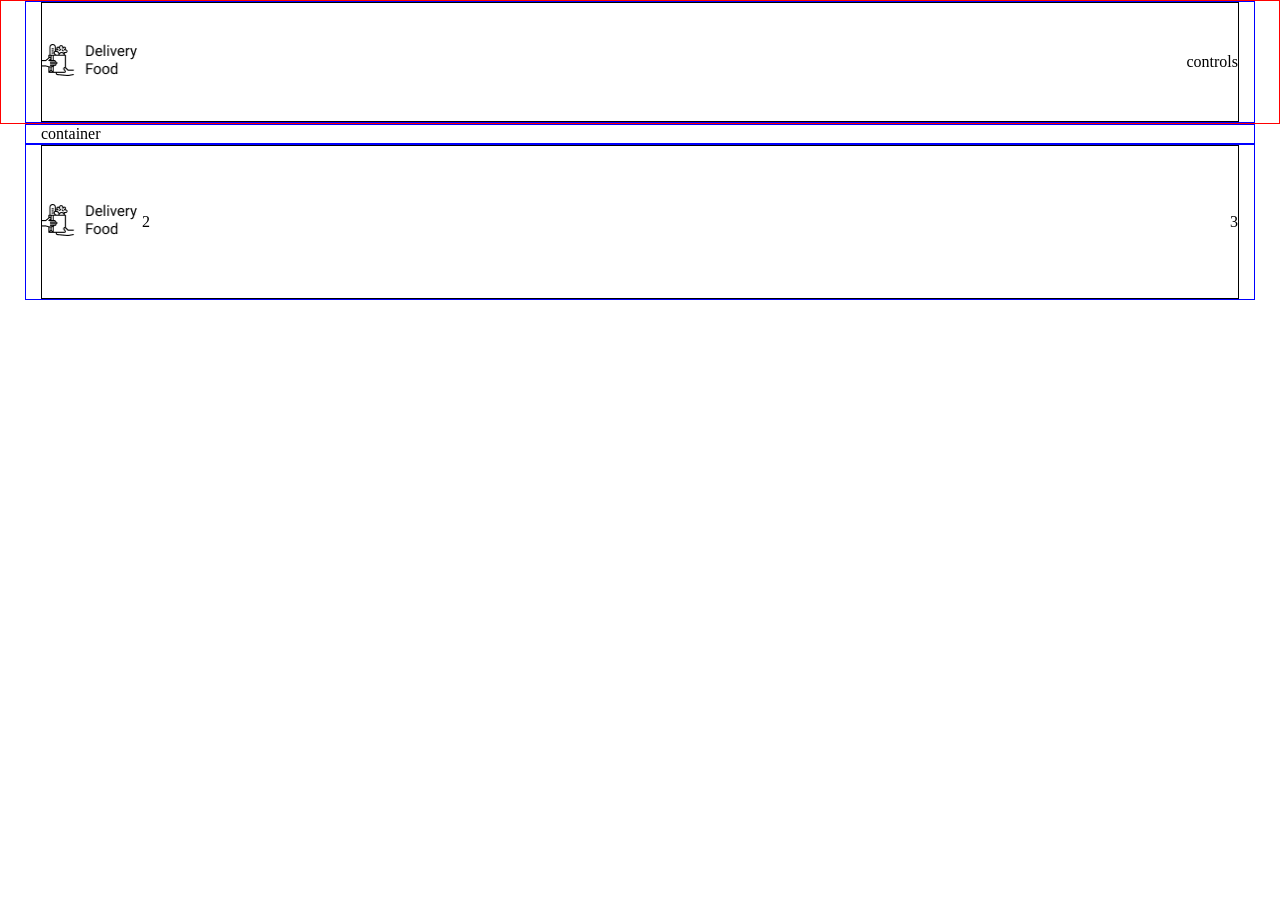
==== index.html @ 58899c0d "first commit" ====
<!DOCTYPE html>
<html lang="ru">
<head>
  <meta charset="UTF-8">
  <meta name="viewport" content="width=device-width, initial-scale=1.0">
  <link rel="stylesheet" href="style.css">
  <title>Delivery food</title>
</head>
<body>
  <header>
    <div class="container">
      <div class="header-box">
        <div class="header-logo logo">
          <img src="./img/logo.png" alt="logo">
        </div>
        <div class="header-controls">
          controls
        </div>
      </div>
    </div>
  </header>
  <main class="main">
    <div class="container">
      container
    </div>
  </main>
  <footer class="footer">
    <div class="container">
      <div class="footer-box">
        <div class="footer-logo logo">
          <img src="./img/logo.png" alt="logo">
        </div>
        <div class="footer-nav">2</div>
        <div class="footer-social">3</div>
      </div>
    </div>
  </footer>
</body>
</html>
---- style.css ----
*{
  box-sizing: border-box;
  margin: 0;
  padding: 0;
}
.logo{
  max-width: 100px;
}
.logo img{width: 100%;}
header{
  height: 124px;
  border:1px solid red;
}
.header-box{
  border:1px solid black;
  height: 100%;
  display: flex;
  justify-content: space-between;
  align-items: center;
}
.container{
  max-width: 1230px;
  border:1px solid blue;
  margin: 0 auto;
  padding-left: 15px;
  padding-right: 15px;
  height: 100%;
}
.footer{
  height: 156px;
}
.footer-box {
    border:1px solid black;
    height: 100%;
    display: flex;
    justify-content: space-between;
    align-items: center;
}
.footer-logo {
}
.footer-nav {
  flex-grow: 1;
}
.footer-social {
}
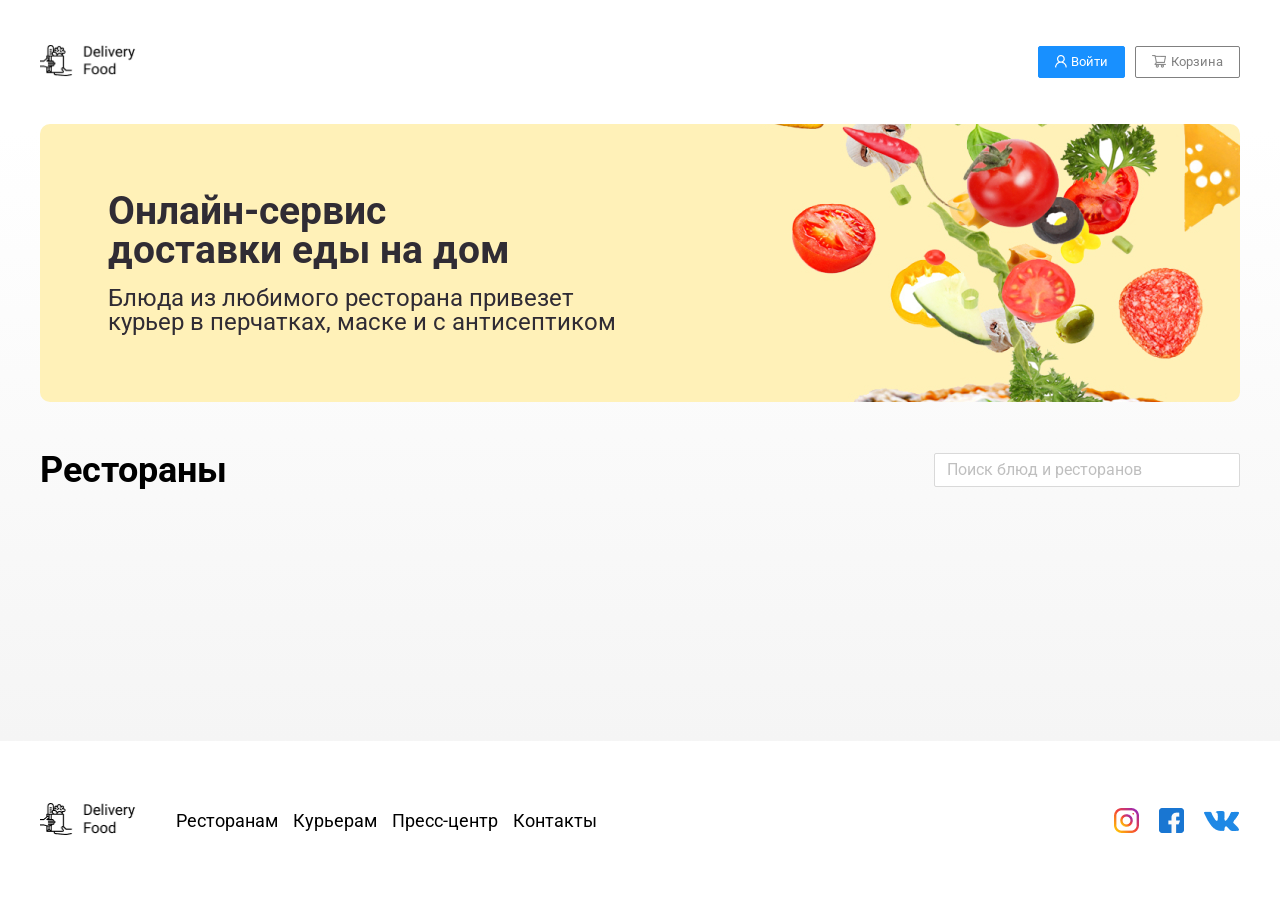
==== commit d62209cc: "lesson 2" ====
--- a/index.html
+++ b/index.html
@@ -3,37 +3,77 @@
 <head>
   <meta charset="UTF-8">
   <meta name="viewport" content="width=device-width, initial-scale=1.0">
+  <link rel="preconnect" href="https://fonts.googleapis.com">
+  <link rel="preconnect" href="https://fonts.gstatic.com" crossorigin>
+  <link href="https://fonts.googleapis.com/css2?family=Roboto:ital@0;1&display=swap" rel="stylesheet">
   <link rel="stylesheet" href="style.css">
   <title>Delivery food</title>
 </head>
 <body>
-  <header>
-    <div class="container">
-      <div class="header-box">
-        <div class="header-logo logo">
-          <img src="./img/logo.png" alt="logo">
-        </div>
-        <div class="header-controls">
-          controls
+  <div class="page-wrapper">
+    <header>
+      <div class="container">
+        <div class="header-box">
+          <div class="header-logo logo">
+            <img src="./img/logo.png" alt="logo">
+          </div>
+          <div class="header-controls">
+            <button class="btn btn-primary">
+              <img src="./img/i1.png" alt="i1">
+              Войти
+            </button>
+            <button class="btn btn-outline">
+              <img src="./img/i2.png" alt="i2">
+              Корзина
+            </button>
+          </div>
         </div>
       </div>
-    </div>
-  </header>
-  <main class="main">
-    <div class="container">
-      container
-    </div>
-  </main>
-  <footer class="footer">
-    <div class="container">
-      <div class="footer-box">
-        <div class="footer-logo logo">
-          <img src="./img/logo.png" alt="logo">
+    </header>
+    <main class="main">
+      <section class="banner">
+        <div class="container">
+          <div class="banner-item">
+            <h2 class="banner-item--title">
+              Онлайн-сервис <br>доставки еды на дом
+            </h2>
+            <p class="banner-item--subtitle">Блюда из любимого ресторана привезет курьер в перчатках, маске и с антисептиком</p>
+          </div>
         </div>
-        <div class="footer-nav">2</div>
-        <div class="footer-social">3</div>
+      </section>
+      <section class="products">
+        <div class="container">
+          <div class="products-header">
+            <h3 class="products-header--title">
+              Рестораны
+            </h3>
+            <input  class="products-header--search" type="text" name="" id="" placeholder="Поиск блюд и ресторанов">
+          </div>
+        </div>
+      </section>
+    </main>
+    <footer class="footer">
+      <div class="container">
+        <div class="footer-box">
+          <div class="footer-logo logo">
+            <img src="./img/logo.png" alt="logo">
+          </div>
+          <div class="footer-nav">
+            <ul>
+              <li>Ресторанам </li>
+              <li>Курьерам</li>
+              <li>Пресс-центр</li>
+              <li>Контакты</li>
+            </ul>
+          </div>
+          <div class="footer-social">
+            <img src="./img/1.png" alt="1">
+            <img src="./img/2.png" alt="2">
+            <img src="./img/3.png" alt="3">
+          </div>
+        </div>
       </div>
-    </div>
-  </footer>
+    </footer>
+  </div>
 </body>
 </html>
--- a/style.css
+++ b/style.css
@@ -2,44 +2,185 @@
   box-sizing: border-box;
   margin: 0;
   padding: 0;
+  outline: none;
+  border: none;
+  font-family: Roboto;
+  line-height: 1;
+  font-style: normal;
 }
-.logo{
-  max-width: 100px;
+*:focus{
+  outline: none;
+  border: none;
 }
-.logo img{width: 100%;}
+.page-wrapper{
+  min-height: 100vh;
+  display: flex;
+  flex-direction: column;
+  justify-content: space-between;
+}
+.container{
+  width: 100%;
+  max-width: 1230px;
+  margin: 0 auto;
+  padding-left: 15px;
+  padding-right: 15px;
+  height: 100%;
+}
+
 header{
-  height: 124px;
-  border:1px solid red;
+  width: 100%;
+  min-height: 124px;
+  display: flex;
+  justify-content: space-between ;
+  align-items: center;
 }
 .header-box{
-  border:1px solid black;
   height: 100%;
   display: flex;
   justify-content: space-between;
   align-items: center;
 }
-.container{
-  max-width: 1230px;
-  border:1px solid blue;
-  margin: 0 auto;
-  padding-left: 15px;
-  padding-right: 15px;
-  height: 100%;
+.logo{
+  max-width: 100px;
+}
+.logo img{
+  width: 100%;
+}
+.header-controls{
+  display: flex;
+  justify-content: flex-end;
+  align-items: center;
+  gap: 10px;
+}
+.btn{
+  width: 98;
+  height: 40;
+  opacity: 1;
+  gap: 4px;
+  border-radius: 2px;
+  padding-top: 8px;
+  padding-right: 16px;
+  padding-bottom: 8px;
+  padding-left: 16px;
+  display: flex;
+  justify-content: center;
+  align-items: center;
+}
+.btn-primary{
+  background: #1890FF;
+  color:#fff;
+  border: 1px solid #1890FF;
+}
+.btn-outline{
+  width: 116;
+  height: 40;
+  opacity: 1;
+  gap: 4px;
+  border-radius: 2px;
+  padding-top: 8px;
+  padding-right: 16px;
+  padding-bottom: 8px;
+  padding-left: 16px;
+  border-width: 1px;
+  background-color: #fff;
+  border: 1px solid grey;
+  color:grey;
+}
+
+.main{
+  flex: 1;
+  background: linear-gradient(180deg, rgba(245, 245, 245, 0) 1.04%, #F5F5F5 100%);
+}
+.banner{
+  margin-bottom: 50px;
+}
+.banner-item{
+  background-image: url(./img/banner.jpg);
+  background-repeat: no-repeat;
+  background-size: cover;
+  padding: 68px;
+  border-radius: 10px;
+  background-position: right;
+}
+
+.banner-item--title {
+  font-weight: 700;
+  font-size: 39px;
+  color:#302C34;
+  max-width: 50%;
+  margin-bottom: 16px;
+}
+
+.banner-item--subtitle {
+  font-weight: 400;
+  font-size: 24px;
+  color:#302C34;
+  max-width: 50%;
+}
+@media (max-width:991px) {
+  .banner-item--title,
+  .banner-item--subtitle{
+    max-width: 100%;
+  }
+}
+.products {
+}
+.products-header {
+  display: flex;
+  justify-content: space-between;
+  align-items: center;
+}
+.products-header--title {
+  font-size: 36px;
+  font-weight: 700;
+  color:#000;
+}
+.products-header--search {
+  border-radius: 2px;
+  border:solid 1px #d9d9d9;
+  background-color: #fff;
+  min-width: 306px;
+  height: 34px;
+  padding: 5px 12px;
+}
+.products-header--search::placeholder{
+  font-size: 16px;
+  line-height: 24px;
+  color:#bfbfbf;
 }
 .footer{
-  height: 156px;
+  min-height: 156px;
+  padding-top: 60px;
+  padding-bottom: 60px;
 }
 .footer-box {
-    border:1px solid black;
     height: 100%;
     display: flex;
     justify-content: space-between;
     align-items: center;
+    gap: 36px;
+    flex-wrap: wrap;
 }
 .footer-logo {
 }
 .footer-nav {
   flex-grow: 1;
 }
+.footer-nav ul{
+  display: flex;
+  gap: 15px;
+  align-items: center;
+  flex-wrap: wrap;
+}
+.footer-nav ul li{
+  list-style-type: none;
+  font-weight: 400;
+  font-size: 18px;
+
+}
 .footer-social {
+  display: flex;
+  align-items: center;
+  justify-content: flex-end;
+  gap: 20px;
 }
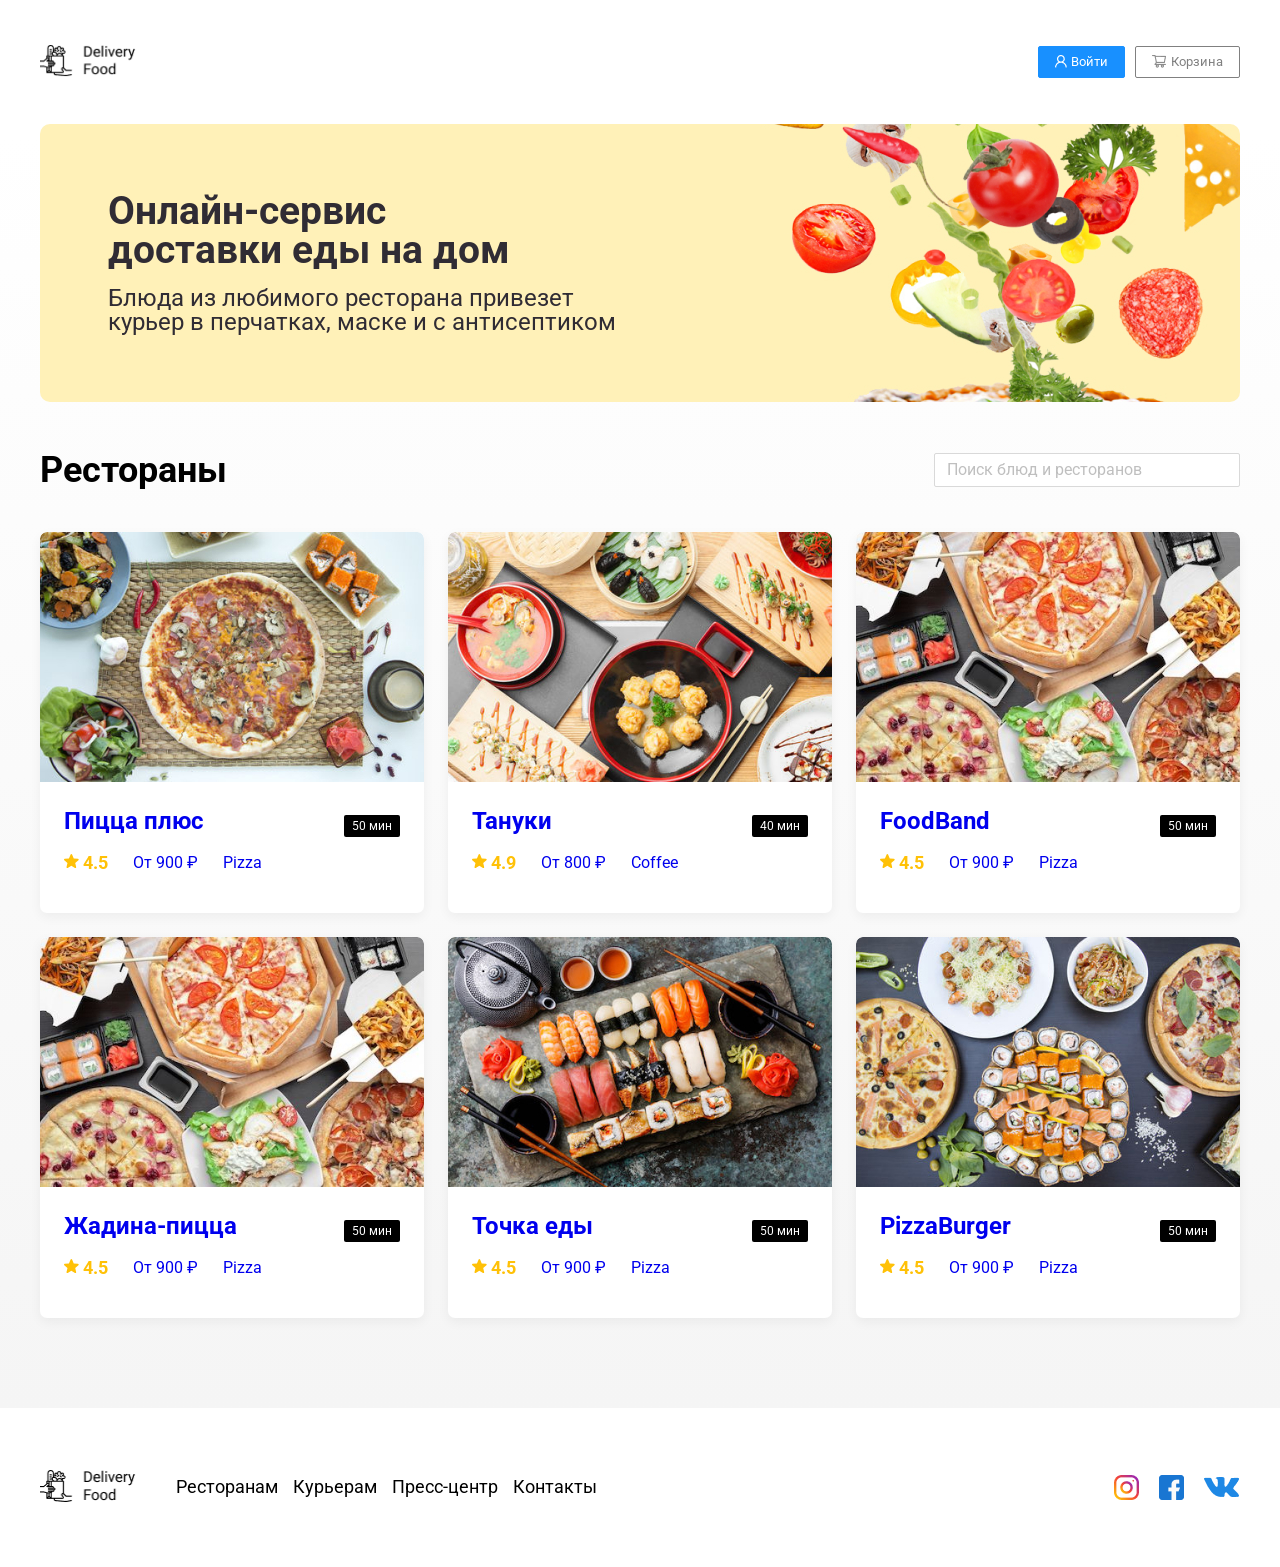
==== commit 01f8514c: "lesson4" ====
--- a/index.html
+++ b/index.html
@@ -7,6 +7,7 @@
   <link rel="preconnect" href="https://fonts.gstatic.com" crossorigin>
   <link href="https://fonts.googleapis.com/css2?family=Roboto:ital@0;1&display=swap" rel="stylesheet">
   <link rel="stylesheet" href="style.css">
+  <script src="script.js" defer></script>
   <title>Delivery food</title>
 </head>
 <body>
@@ -14,15 +15,15 @@
     <header>
       <div class="container">
         <div class="header-box">
-          <div class="header-logo logo">
+          <a href="./index.html" class="header-logo logo">
             <img src="./img/logo.png" alt="logo">
-          </div>
+          </a>
           <div class="header-controls">
             <button class="btn btn-primary">
               <img src="./img/i1.png" alt="i1">
               Войти
             </button>
-            <button class="btn btn-outline">
+            <button class="btn btn-outline" id="cart-button">
               <img src="./img/i2.png" alt="i2">
               Корзина
             </button>
@@ -49,15 +50,86 @@
             </h3>
             <input  class="products-header--search" type="text" name="" id="" placeholder="Поиск блюд и ресторанов">
           </div>
+          <div class="products-wrapper" id="rests-container">
+            <a href="goods.html" class="products-card">
+              <div class="products-card__image">
+                <img src="./img/c1.jpg" alt="1">
+              </div>
+              <div class="products-card__description">
+                <div class="products-card__description--row">
+                  <h4 class="products-card__description--title">
+                    defg
+                  </h4>
+                  <div class="products-card__description--badge">
+                    50 мин
+                  </div>
+                </div>
+                <div class="products-card__description--row">
+                  <div class="products-card__description-info">
+                    <div class="products-card__description-info--rating">
+                      <img src="./img/star.svg" alt="star">
+                      4.5
+                    </div>
+                    <div class="products-card__description-info--price">
+                      От 900 ₽
+                    </div>
+                    <div class="products-card__description-info--group">
+                      Пицца 
+                    </div>
+                  </div>
+                </div>
+              </div>
+            </a>
+            <a href="./goods.html" class="products-card">
+              <div class="products-card__image">
+                <img src="./img/c1.jpg" alt="1">
+              </div>
+              <div class="products-card__description">
+
+              </div>
+            </a>
+            <div class="products-card">
+              <div class="products-card__image">
+                <img src="./img/c1.jpg" alt="1">
+              </div>
+              <div class="products-card__description">
+
+              </div>
+            </div>
+            <div class="products-card">
+              <div class="products-card__image">
+                <img src="./img/c1.jpg" alt="1">
+              </div>
+              <div class="products-card__description">
+
+              </div>
+            </div>
+            <div class="products-card">
+              <div class="products-card__image">
+                <img src="./img/c1.jpg" alt="1">
+              </div>
+              <div class="products-card__description">
+
+              </div>
+            </div>
+            <div class="products-card">
+              <div class="products-card__image">
+                <img src="./img/c1.jpg" alt="1">
+              </div>
+              <div class="products-card__description">
+
+              </div>
+            </div>
+          </div>
         </div>
       </section>
     </main>
     <footer class="footer">
       <div class="container">
         <div class="footer-box">
-          <div class="footer-logo logo">
+          <a href="./index.html" class="header-logo logo">
             <img src="./img/logo.png" alt="logo">
-          </div>
+          </a>
           <div class="footer-nav">
             <ul>
               <li>Ресторанам </li>
@@ -75,5 +147,57 @@
       </div>
     </footer>
   </div>
+  <div class="cart-modal__overlay">
+    <div class="cart-modal">
+      <div class="cart-modal__header">
+        <h2 class="cart-modal__header--title">
+          Корзина
+        </h2>
+        <span class="cart-modal__header--close">
+          <img src="./img/close.svg" alt="close">
+        </span>
+      </div>
+      <div class="cart-modal__body">
+        <div class="cart-item">
+          <p class="cart-item__title">Ролл угорь стандарт</p>
+          <div class="cart-item__controls">
+            <div class="cart-item__controls--price">250 ₽</div>
+            <button class="btn btn-outline">-</button>
+            <div class="cart-item__controls--count">23</div>
+            <button class="btn btn-outline">+</button>
+          </div>
+        </div>
+        <div class="cart-item">
+          <p class="cart-item__title">Ролл угорь стандарт</p>
+          <div class="cart-item__controls">
+            <div class="cart-item__controls--price">250 ₽</div>
+            <button class="btn btn-outline">-</button>
+            <div class="cart-item__controls--count">23</div>
+            <button class="btn btn-outline">+</button>
+          </div>
+        </div>
+        <div class="cart-item">
+          <p class="cart-item__title">Ролл угорь стандарт</p>
+          <div class="cart-item__controls">
+            <div class="cart-item__controls--price">250 ₽</div>
+            <button class="btn btn-outline">-</button>
+            <div class="cart-item__controls--count">23</div>
+            <button class="btn btn-outline">+</button>
+          </div>
+        </div>
+      </div>
+      <div class="cart-modal__footer">
+        <div class="cart-modal__footer--price">1250 ₽</div>
+        <div class="cart-modal__footer--controls">
+          <button class="btn btn-primary">
+            Оформить заказ
+          </button>
+          <button class="btn btn-outline">
+            Отмена
+          </button>
+        </div>
+      </div>
+    </div>
+  </div>
 </body>
 </html>
--- a/style.css
+++ b/style.css
@@ -7,6 +7,7 @@
   font-family: Roboto;
   line-height: 1;
   font-style: normal;
+  text-decoration: none;
 }
 *:focus{
   outline: none;
@@ -65,6 +66,7 @@
   display: flex;
   justify-content: center;
   align-items: center;
+  cursor: pointer;
 }
 .btn-primary{
   background: #1890FF;
@@ -117,18 +119,16 @@
   color:#302C34;
   max-width: 50%;
 }
-@media (max-width:991px) {
-  .banner-item--title,
-  .banner-item--subtitle{
-    max-width: 100%;
-  }
-}
+
 .products {
 }
 .products-header {
   display: flex;
   justify-content: space-between;
   align-items: center;
+  margin-bottom: 44px;
+  flex-wrap: wrap;
+  gap: 24px;
 }
 .products-header--title {
   font-size: 36px;
@@ -147,6 +147,181 @@
   font-size: 16px;
   line-height: 24px;
   color:#bfbfbf;
+}
+.products-wrapper {
+  margin-bottom: 90px;
+  display: flex;
+  flex-wrap: wrap;
+  gap: 24px;
+}
+.products-card {
+  width: calc((100% - 48px) / 3);
+  box-shadow: 0px 4px 12px 0px #0000000D;
+  border-radius: 7px;
+  overflow: hidden;
+  background-color: #fff;
+}
+.products-card__image {
+  width: 100%;
+}
+.products-card__image img {
+  width: 100%;
+}
+.products-card__description {
+  padding: 20px 24px 34px;
+}
+.products-card__description--row {
+  display: flex;
+  justify-content: space-between;
+  align-items: center;
+}
+.products-card__description-info{
+  display: flex;
+  align-items: center;
+  gap: 25px;
+}
+.products-card__description--title {
+  font-family: Roboto;
+  font-weight: 700;
+  font-size: 24px;
+  line-height: 32px;
+  letter-spacing: 0%;
+  margin-bottom: 10px;
+}
+.products-card__description--badge {
+  font-family: Roboto;
+  font-weight: 400;
+  font-size: 12px;
+  line-height: 20px;
+  letter-spacing: 0%;
+  vertical-align: middle;
+  padding: 1px 8px;
+  background-color: #000;
+  color:#fff;
+  border-radius: 2px;
+}
+.products-card__description-info--rating {
+  font-family: Roboto;
+  font-weight: 700;
+  font-size: 18px;
+  line-height: 32px;
+  letter-spacing: 0%;
+  color:#FFC107;
+}
+.products-card__description-info--price {
+}
+.products-card__description-info--group {
+}
+
+
+.products-card__description--name {
+  font-size: 24px;
+  margin-bottom: 10px;
+}
+.products-card__description--text {
+  font-size: 18px;
+  color:grey; 
+  margin-bottom: 24px;
+}
+.products-card__description-controls {
+  display: flex;
+  align-items: center;
+  gap: 29px;
+  flex-wrap: wrap;
+}
+.products-card__description-controls--price {
+  font-size: 20px;
+}
+.cart-modal__overlay {
+  position: fixed;
+  top: 0;
+  left: 0;
+  background-color: rgba(0, 0, 0, 0.5);
+  width: 100%;
+  height: 100vh;
+  display: flex;
+  justify-content: center;
+  align-items: center;
+  display: none;
+}
+.cart-modal__overlay.open{
+  display: flex;
+}
+.cart-modal {
+  max-width: 780px;
+  width: 100%;
+  padding: 40px 45px;
+  border-radius: 5px;
+  background-color: #fff;
+}
+.cart-modal__header {
+  display: flex;
+  justify-content: space-between;
+  align-items: center;
+  margin-bottom: 48px;
+}
+.cart-modal__header--title {
+  font-size: 36px;
+  font-weight: 700;
+}
+.cart-modal__header--close {
+  cursor: pointer;
+}
+.cart-modal__body {
+  margin-bottom: 50px;
+}
+.cart-item {
+  display: flex;
+  justify-content: space-between;
+  align-items: center;
+  flex-wrap: wrap;
+  padding-bottom: 10px;
+  position: relative;
+  margin-bottom: 10px;
+}
+.cart-item:after{
+  position: absolute;
+  content: "";
+  width: 100%;
+  height: 1px;
+  left: 0;
+  bottom: 0;
+  background-color: #000;
+}
+.cart-item__title {
+  font-family: Roboto;
+font-weight: 400;
+font-size: 18px;
+line-height: 32px;
+letter-spacing: 0%;
+
+}
+.cart-item__controls {
+  display: flex;
+  align-items: center;
+  gap: 8px;
+}
+.cart-item__controls--price {
+  margin-right: 50px;
+  font-weight: 700;
+}
+.cart-item__controls--count {
+}
+.cart-modal__footer {
+  display: flex;
+  justify-content: space-between;
+  align-items: center;
+  gap: 10px;
+}
+.cart-modal__footer--price {
+  background-color: #000;
+  color:#fff;
+  padding: 6px 10px;
+  border-radius: 2px;
+}
+.cart-modal__footer--controls {
+  display: flex;
+  gap: 16px;
 }
 .footer{
   min-height: 156px;
@@ -183,4 +358,18 @@
   align-items: center;
   justify-content: flex-end;
   gap: 20px;
+}
+@media (max-width:991px) {
+  .banner-item--title,
+  .banner-item--subtitle{
+    max-width: 100%;
+  }
+  .products-card{
+    width: calc((100% - 24px) / 2);
+  }
+}
+@media (max-width:575px){
+  .products-card{
+    width: 100%;
+  }
 }
